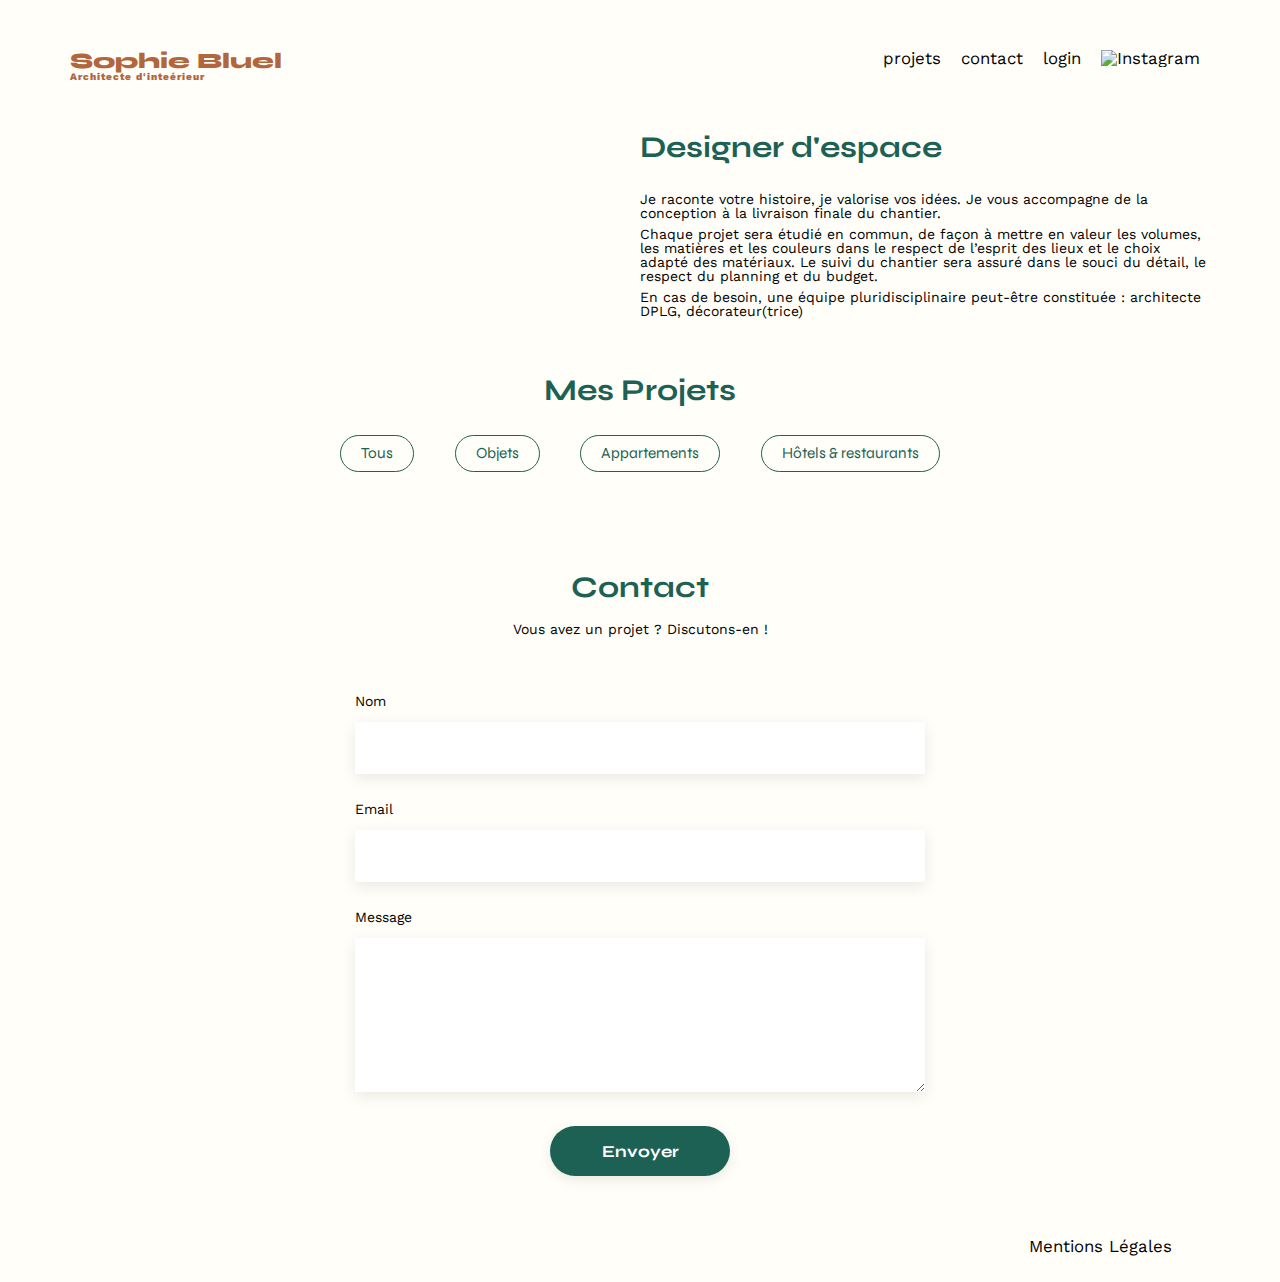
==== FrontEnd/index.html @ 834460d9 "affichage dynamique + fonctionnalité filtre" ====
<!DOCTYPE html>
<html lang="fr">
     <head>
          <meta charset="UTF-8" />
          <title>Sophie Bluel - Architecte d'intérieur</title>
          <meta
               name="viewport"
               content="width=device-width, initial-scale=1.0"
          />
          <link rel="preconnect" href="https://fonts.googleapis.com" />
          <link rel="preconnect" href="https://fonts.gstatic.com" crossorigin />
          <link
               href="https://fonts.googleapis.com/css2?family=Syne:wght@700;800&family=Work+Sans&display=swap"
               rel="stylesheet"
          />
          <meta name="description" content="" />
          <link rel="stylesheet" href="./assets/style.css" />
          <script type="module" src="script.js"></script>
     </head>
     <body>
          <header>
               <h1>Sophie Bluel <span>Architecte d'inteérieur</span></h1>
               <nav>
                    <ul>
                         <li>projets</li>
                         <li>contact</li>
                         <li>login</li>
                         <li>
                              <img
                                   src="./assets/icons/instagram.png"
                                   alt="Instagram"
                              />
                         </li>
                    </ul>
               </nav>
          </header>
          <main>
               <section id="introduction">
                    <figure>
                         <img src="./assets/images/sophie-bluel.png" alt="" />
                    </figure>
                    <article>
                         <h2>Designer d'espace</h2>
                         <p>
                              Je raconte votre histoire, je valorise vos idées.
                              Je vous accompagne de la conception à la livraison
                              finale du chantier.
                         </p>
                         <p>
                              Chaque projet sera étudié en commun, de façon à
                              mettre en valeur les volumes, les matières et les
                              couleurs dans le respect de l’esprit des lieux et
                              le choix adapté des matériaux. Le suivi du
                              chantier sera assuré dans le souci du détail, le
                              respect du planning et du budget.
                         </p>
                         <p>
                              En cas de besoin, une équipe pluridisciplinaire
                              peut-être constituée : architecte DPLG,
                              décorateur(trice)
                         </p>
                    </article>
               </section>
               <section id="portfolio">
                    <h2>Mes Projets</h2>
                    <div class="filter">
                         <a class="bouton_All">Tous</a
                         ><a class="bouton_filtre">Objets</a
                         ><a class="bouton_Appartements">Appartements</a
                         ><a class="bouton_Hotel">Hôtels & restaurants</a>
                    </div>
                    <div class="gallery"></div>
               </section>
               <section id="contact">
                    <h2>Contact</h2>
                    <p>Vous avez un projet ? Discutons-en !</p>
                    <form action="#" method="post">
                         <label for="name">Nom</label>
                         <input type="text" name="name" id="name" />
                         <label for="email">Email</label>
                         <input type="email" name="email" id="email" />
                         <label for="message">Message</label>
                         <textarea
                              name="message"
                              id="message"
                              cols="30"
                              rows="10"
                         ></textarea>
                         <input type="submit" value="Envoyer" />
                    </form>
               </section>
          </main>

          <footer>
               <nav>
                    <ul>
                         <li>Mentions Légales</li>
                    </ul>
               </nav>
          </footer>
     </body>
</html>
---- FrontEnd/assets/style.css ----
/* http://meyerweb.com/eric/tools/css/reset/
   v2.0 | 20110126
   License: none (public domain)
*/

html,
body,
div,
span,
applet,
object,
iframe,
h1,
h2,
h3,
h4,
h5,
h6,
p,
blockquote,
pre,
a,
abbr,
acronym,
address,
big,
cite,
code,
del,
dfn,
em,
img,
ins,
kbd,
q,
s,
samp,
small,
strike,
strong,
sub,
sup,
tt,
var,
b,
u,
i,
center,
dl,
dt,
dd,
ol,
ul,
li,
fieldset,
form,
label,
legend,
table,
caption,
tbody,
tfoot,
thead,
tr,
th,
td,
article,
aside,
canvas,
details,
embed,
figure,
figcaption,
footer,
header,
hgroup,
menu,
nav,
output,
ruby,
section,
summary,
time,
mark,
audio,
video {
     margin: 0;
     padding: 0;
     border: 0;
     font-size: 100%;
     font: inherit;
     vertical-align: baseline;
}
/* HTML5 display-role reset for older browsers */
article,
aside,
details,
figcaption,
figure,
footer,
header,
hgroup,
menu,
nav,
section {
     display: block;
}
body {
     line-height: 1;
     background-color: #fffef8;
}
ol,
ul {
     list-style: none;
}
blockquote,
q {
     quotes: none;
}
blockquote:before,
blockquote:after,
q:before,
q:after {
     content: '';
     content: none;
}
table {
     border-collapse: collapse;
     border-spacing: 0;
}
/** end reset css**/
body {
     max-width: 1140px;
     margin: auto;
     font-family: 'Work Sans';
     font-size: 14px;
}
header {
     display: flex;
     justify-content: space-between;
     margin: 50px 0;
}
section {
     margin: 50px 0;
}

h1 {
     display: flex;
     flex-direction: column;
     font-family: 'Syne';
     font-size: 22px;
     font-weight: 800;
     color: #b1663c;
}

h1 > span {
     font-family: 'Work Sans';
     font-size: 10px;
     letter-spacing: 0.1em;
}

h2 {
     font-family: 'Syne';
     font-weight: 700;
     font-size: 30px;
     color: #1d6154;
}
nav ul {
     display: flex;
     align-items: center;
     list-style-type: none;
}
nav li {
     padding: 0 10px;
     font-size: 1.2em;
}

li:hover {
     color: #b1663c;
}
#introduction {
     display: flex;
     align-items: center;
}
#introduction figure {
     flex: 1;
}
#introduction img {
     display: block;
     margin: auto;
     width: 80%;
}

#introduction article {
     flex: 1;
}
#introduction h2 {
     margin-bottom: 1em;
}

#introduction p {
     margin-bottom: 0.5em;
}
#portfolio h2 {
     text-align: center;
     margin-bottom: 1em;
}
.gallery {
     width: 100%;
     display: grid;
     grid-template-columns: 1fr 1fr 1fr;
     grid-column-gap: 20px;
     grid-row-gap: 20px;
}

.gallery img {
     width: 100%;
}
#contact {
     width: 50%;
     margin: auto;
}
#contact > * {
     text-align: center;
}
#contact h2 {
     margin-bottom: 20px;
}
#contact form {
     text-align: left;
     margin-top: 30px;
     display: flex;
     flex-direction: column;
}

#contact input {
     height: 50px;
     font-size: 1.2em;
     border: none;
     box-shadow: 0px 4px 14px rgba(0, 0, 0, 0.09);
}
#contact label {
     margin: 2em 0 1em 0;
}
#contact textarea {
     border: none;
     box-shadow: 0px 4px 14px rgba(0, 0, 0, 0.09);
}

.filter {
     display: flex;
     flex-direction: row;
     flex-wrap: wrap;
     max-width: 600px;
     margin: auto;
     justify-content: space-between;
     margin-bottom: 50px;
}

.filter a {
     background-color: transparent;
     padding: 10px 20px;
     color: #1d6154;
     font-size: 1.1em;
     border-radius: 30px;
     border: solid 1px #1d6154;
     cursor: pointer;
     font-family: 'Syne';
}
.filter a:hover {
     background-color: #1d6154;
     color: white;
}

input[type='submit'] {
     font-family: 'Syne';
     font-weight: 700;
     color: white;
     background-color: #1d6154;
     margin: 2em auto;
     width: 180px;
     text-align: center;
     border-radius: 60px;
}

footer nav ul {
     display: flex;
     justify-content: flex-end;
     margin: 2em;
}
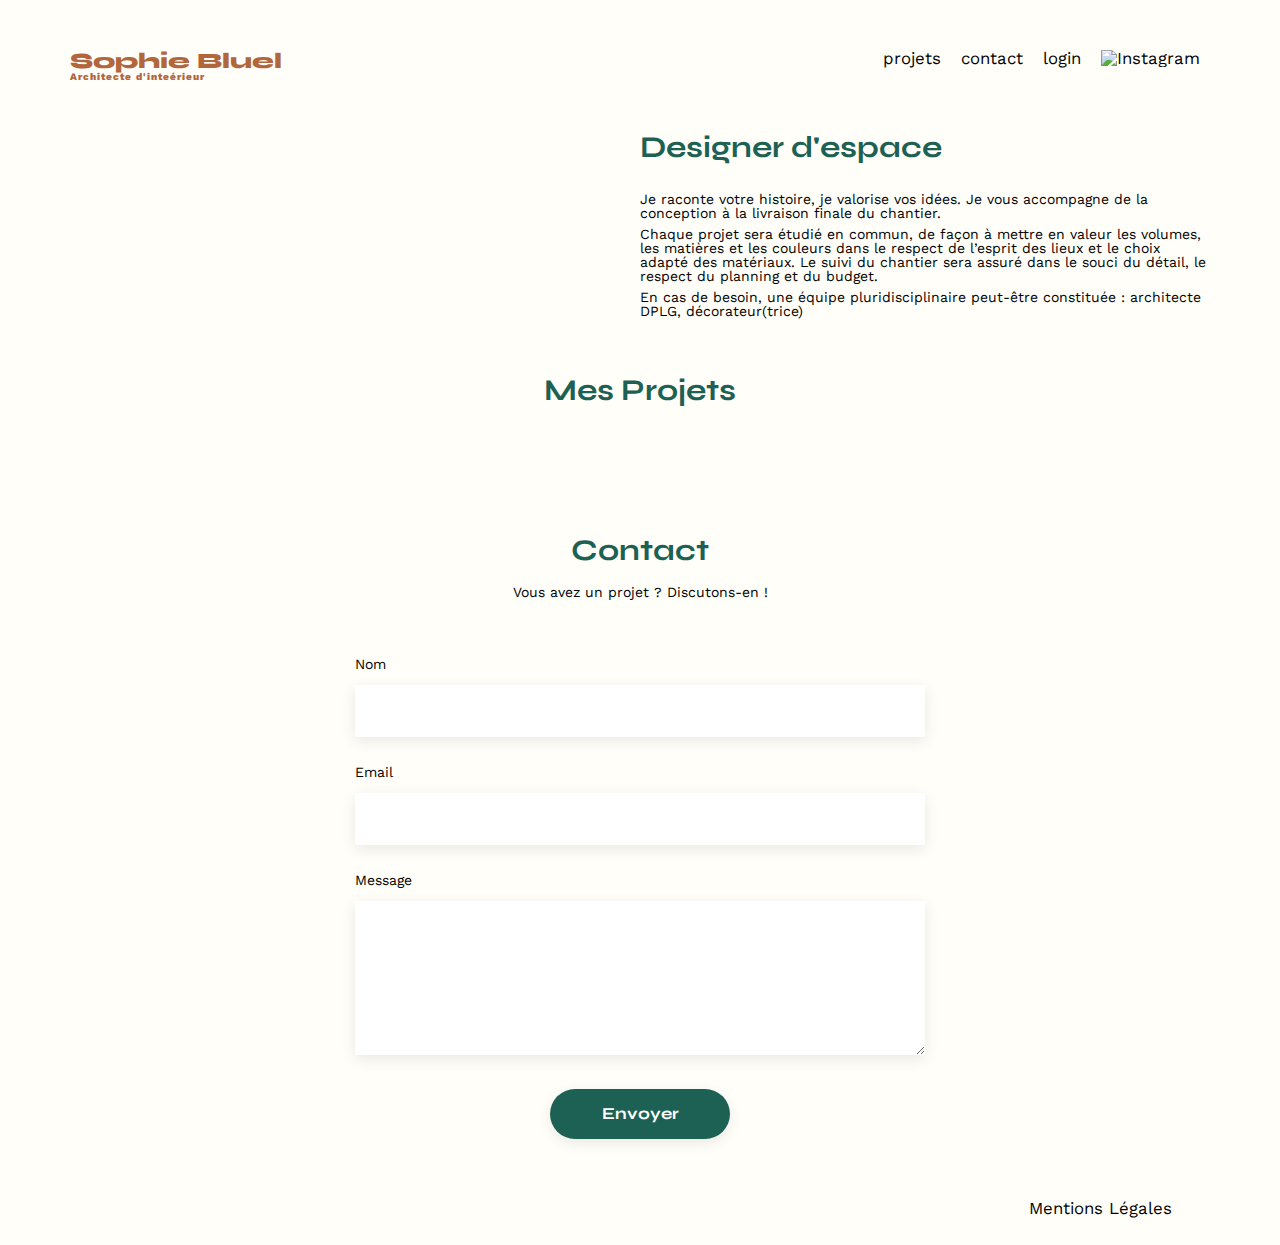
==== commit 613b11f5: "buton dynamics" ====
--- a/FrontEnd/index.html
+++ b/FrontEnd/index.html
@@ -63,12 +63,7 @@
                </section>
                <section id="portfolio">
                     <h2>Mes Projets</h2>
-                    <div class="filter">
-                         <a class="bouton_All">Tous</a
-                         ><a class="bouton_filtre">Objets</a
-                         ><a class="bouton_Appartements">Appartements</a
-                         ><a class="bouton_Hotel">Hôtels & restaurants</a>
-                    </div>
+                    <div class="filter"></div>
                     <div class="gallery"></div>
                </section>
                <section id="contact">
--- a/FrontEnd/assets/style.css
+++ b/FrontEnd/assets/style.css
@@ -272,6 +272,11 @@
      color: white;
 }
 
+.bouton.active {
+     background-color: #1d6154;
+     color: white;
+}
+
 input[type='submit'] {
      font-family: 'Syne';
      font-weight: 700;
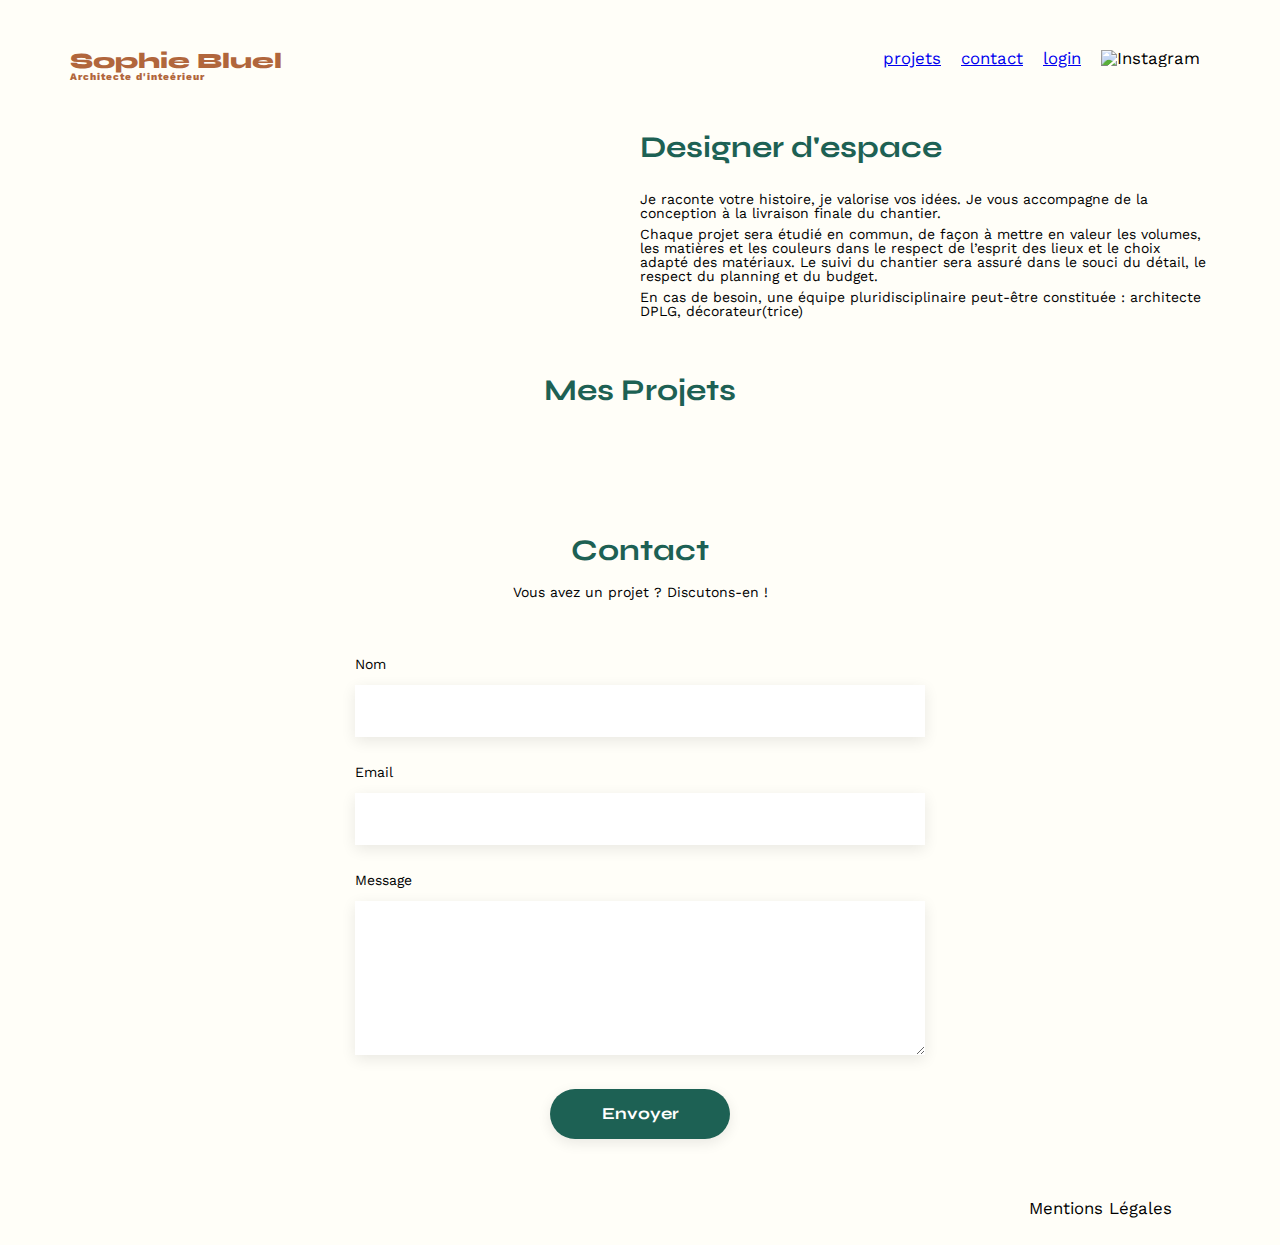
==== commit 65ebb3f1: "modale + logic delete" ====
--- a/FrontEnd/index.html
+++ b/FrontEnd/index.html
@@ -7,7 +7,19 @@
                name="viewport"
                content="width=device-width, initial-scale=1.0"
           />
+          <link
+               rel="stylesheet"
+               href="https://cdnjs.cloudflare.com/ajax/libs/font-awesome/6.2.1/css/all.min.css"
+               integrity="sha512-MV7K8+y+gLIBoVD59lQIYicR65iaqukzvf/nwasF0nqhPay5w/9lJmVM2hMDcnK1OnMGCdVK+iQrJ7lzPJQd1w=="
+               crossorigin="anonymous"
+               referrerpolicy="no-referrer"
+          />
           <link rel="preconnect" href="https://fonts.googleapis.com" />
+          <link
+               rel="stylesheet"
+               href="https://cdnjs.cloudflare.com/ajax/libs/font-awesome/6.3.1/css/all.min.css"
+          />
+
           <link rel="preconnect" href="https://fonts.gstatic.com" crossorigin />
           <link
                href="https://fonts.googleapis.com/css2?family=Syne:wght@700;800&family=Work+Sans&display=swap"
@@ -15,16 +27,31 @@
           />
           <meta name="description" content="" />
           <link rel="stylesheet" href="./assets/style.css" />
-          <script type="module" src="script.js"></script>
+          <script src="script.js"></script>
      </head>
      <body>
           <header>
                <h1>Sophie Bluel <span>Architecte d'inteérieur</span></h1>
                <nav>
                     <ul>
-                         <li>projets</li>
-                         <li>contact</li>
-                         <li>login</li>
+                         <li>
+                              <a
+                                   href="/Users/marco/Desktop/opc_project_3/Portfolio-architecte-sophie-bluel/FrontEnd/index.html#portfolio"
+                                   >projets</a
+                              >
+                         </li>
+                         <li>
+                              <a
+                                   href="/Users/marco/Desktop/opc_project_3/Portfolio-architecte-sophie-bluel/FrontEnd/index.html#contact"
+                                   >contact</a
+                              >
+                         </li>
+                         <li>
+                              <a
+                                   href="/Users/marco/Desktop/opc_project_3/Portfolio-architecte-sophie-bluel/FrontEnd/login.html"
+                                   >login</a
+                              >
+                         </li>
                          <li>
                               <img
                                    src="./assets/icons/instagram.png"
@@ -34,7 +61,7 @@
                     </ul>
                </nav>
           </header>
-          <main>
+          <main class="testbody">
                <section id="introduction">
                     <figure>
                          <img src="./assets/images/sophie-bluel.png" alt="" />
@@ -62,7 +89,26 @@
                     </article>
                </section>
                <section id="portfolio">
-                    <h2>Mes Projets</h2>
+                    <div class="flex">
+                         <span class="modify"><h2>Mes Projets</h2></span>
+                    </div>
+                    <aside
+                         id="modal"
+                         class="modal"
+                         aria-hidden="true"
+                         aria-modal="false"
+                         style="display: none"
+                    >
+                         <div class="modal-wraper js-modal-stop">
+                              <button class="close_modal">close</button>
+                              <h2>Galerie photo</h2>
+                              <div class="gallery_delete"></div>
+                              <button class="button_modal">
+                                   Ajouter une photo
+                              </button>
+                         </div>
+                    </aside>
+
                     <div class="filter"></div>
                     <div class="gallery"></div>
                </section>
--- a/FrontEnd/assets/style.css
+++ b/FrontEnd/assets/style.css
@@ -293,3 +293,157 @@
      justify-content: flex-end;
      margin: 2em;
 }
+
+/*style login*/
+.section_wrap {
+     height: 80vh;
+     display: flex;
+}
+.from_wrap {
+     margin: 10% auto auto auto;
+     display: flex;
+     flex-direction: column;
+     justify-content: center;
+}
+
+.from_wrap h2 {
+     margin: 0px auto 30px auto;
+}
+.from_wrap form {
+     margin: auto;
+     display: flex;
+     flex-direction: column;
+     width: 460px;
+}
+
+#login label {
+     margin-bottom: 10px;
+}
+
+#login input {
+     height: 50px;
+     font-size: 1.2em;
+     border: none;
+     box-shadow: 0px 4px 14px rgba(0, 0, 0, 0.09);
+     margin-bottom: 30px;
+}
+
+#login input[type='submit'] {
+     width: 210px;
+}
+#login a {
+     font-family: 'Work Sans';
+     font-size: 1.2em;
+     margin: auto;
+     color: #181818;
+     text-decoration: underline;
+}
+
+.black {
+     width: 100%;
+     display: flex;
+     justify-content: center;
+
+     height: 50px;
+}
+
+.flex {
+     display: flex;
+     flex-direction: row;
+     justify-content: center;
+}
+
+.black a {
+     color: white;
+     display: flex;
+     flex-direction: row-reverse;
+     justify-content: center;
+     margin: auto;
+     align-items: center;
+     position: absolute;
+     width: 100%;
+     height: 50px;
+     background: black;
+     cursor: pointer;
+}
+.black img {
+     height: 20px;
+     width: auto;
+}
+.modify {
+     position: relative;
+}
+.modify a {
+     position: absolute;
+     display: flex;
+     flex-direction: row-reverse;
+     font-size: 14px;
+     font-family: 'Work Sans';
+     font-weight: 400;
+     right: -100px;
+     top: 5px;
+     cursor: pointer;
+}
+
+.modify img {
+     margin-right: 5px;
+}
+/*my modal*/
+
+.modal {
+     position: fixed;
+     display: flex;
+     align-items: center;
+     justify-content: center;
+     top: 0;
+     left: 0;
+     width: 100%;
+     height: 100%;
+     background-color: rgba(0, 0, 0, 0.8);
+}
+
+.modal-wraper {
+     width: 600px;
+     padding: 20px;
+     max-width: calc(100vh - 20px);
+     max-height: calc(100vh - 20px);
+     background-color: white;
+}
+
+.button_modal {
+     height: 40px;
+     font-size: 1em;
+     border: none;
+     box-shadow: 0px 4px 14px rgba(0, 0, 0, 0.09);
+     font-family: 'Syne';
+     font-weight: 700;
+     color: white;
+     background-color: #1d6154;
+     margin: 2em auto;
+     width: 200px;
+     text-align: center;
+     border-radius: 60px;
+     padding: 10px 30px;
+}
+.gallery_delete {
+     display: flex;
+     flex-direction: row;
+     flex-wrap: wrap;
+     gap: 10px;
+}
+.gallery_delete img {
+     width: 100px;
+}
+.delete_link {
+     position: relative;
+}
+.delete_link i {
+     padding: 5px;
+     border-radius: 5px;
+     background-color: black;
+     position: absolute;
+     top: 5px;
+     right: 3px;
+     cursor: pointer;
+     color: white;
+}
